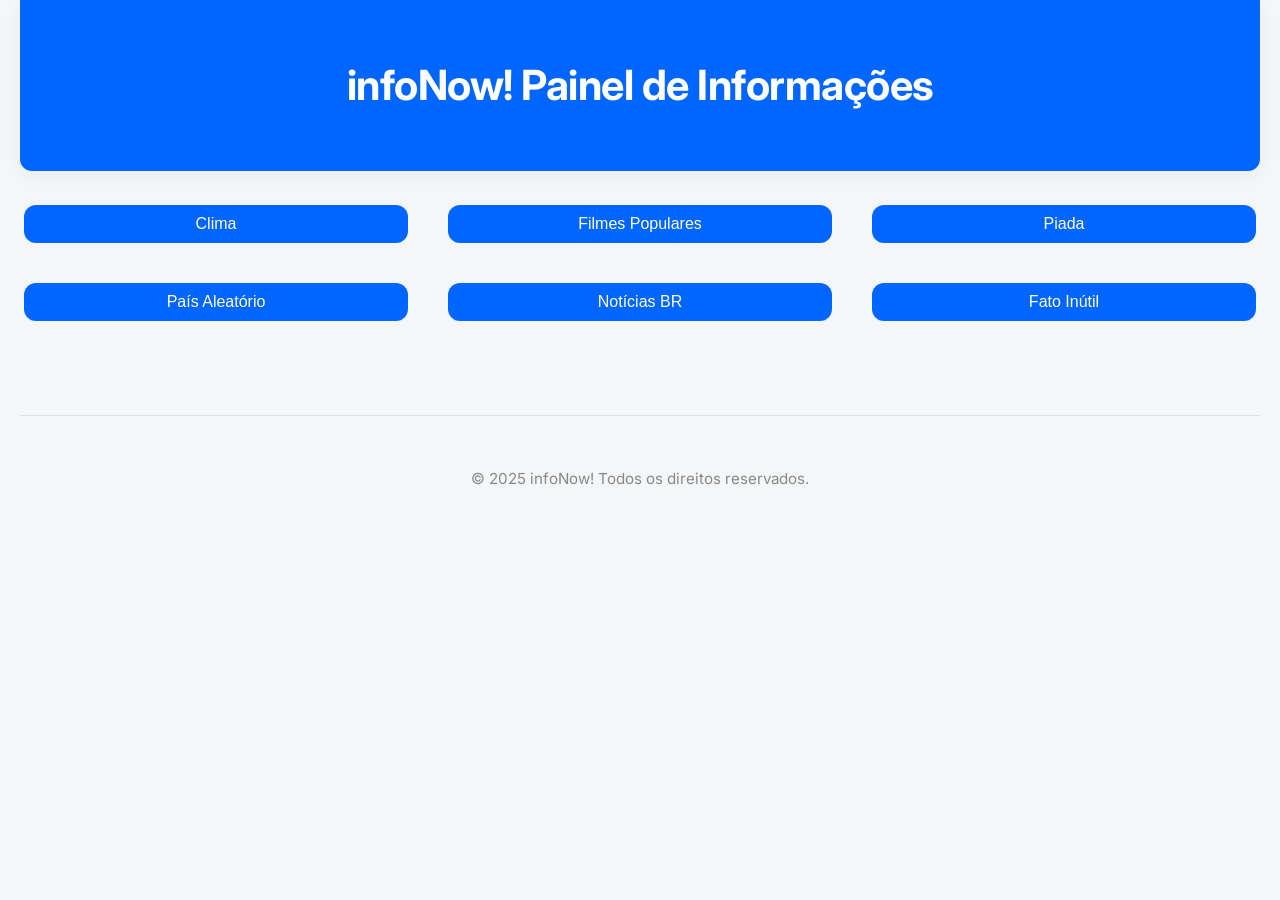
==== atividade_InfoNow/index.html @ 1bc16d96 "Primeira versão do código ainda falta atualizar muitas coisas" ====
<!-- index.html -->
<!DOCTYPE html>
<html lang="pt-BR">
<head>
  <meta charset="UTF-8" />
  <meta name="viewport" content="width=device-width, initial-scale=1.0" />
  <title>infoNow! - Painel de Informações</title>
  <link rel="stylesheet" href="style.css" />
</head>
<body>
  <header class="header">
    <h1>infoNow! Painel de Informações</h1>
  </header>

  <!-- CONTROLES -->
  <section class="container">
    <button onclick="buscarClimaPrompt()">Clima</button>
    <button onclick="buscarFilmes()">Filmes Populares</button>
    <button onclick="buscarPiada()">Piada</button>
    <button onclick="buscarPaisAleatorio()">País Aleatório</button>
    <button onclick="buscarNoticias()">Notícias BR</button>
    <button onclick="buscarFato()">Fato Inútil</button>
  </section>

  <!-- PAINEL DINÂMICO -->
  <main class="container">
    <div id="painel"></div>
  </main>

  <footer class="footer">
    &copy; 2025 infoNow! Todos os direitos reservados.
  </footer>

  <script src="script.js"></script>
</body>
</html>
---- atividade_InfoNow/style.css ----
/* styles.css */
/* (Use exatamente o seu styles.css existente — não há mudanças aqui) */
@import url('https://fonts.googleapis.com/css2?family=Inter:wght@400;600;700&display=swap');

:root {
  --primary-color: #0066ff;
  --secondary-color: #f4f6f8;
  --accent-color: #00b894;
  --bg-color: #ffffff;
  --text-color: #1e1e1e;
  --card-bg: #ffffff;
  --border-radius: 12px;
  --font-family: 'Inter', sans-serif;
  --shadow: 0 4px 20px rgba(0, 0, 0, 0.05);
  --hover-shadow: 0 8px 28px rgba(0, 0, 0, 0.08);
  --transition: all 0.3s ease;
}

* { margin: 0; padding: 0; box-sizing: border-box; }

body {
  background-color: var(--secondary-color);
  color: var(--text-color);
  font-family: var(--font-family);
  line-height: 1.7;
  font-size: 17px;
  padding: 0 20px;
}

.header {
  background-color: var(--primary-color);
  color: white;
  padding: 50px 20px;
  text-align: center;
  border-radius: 0 0 var(--border-radius) var(--border-radius);
  box-shadow: var(--shadow);
}

.header h1 {
  font-size: 2.6rem;
  font-weight: 700;
  letter-spacing: -0.5px;
}

.container {
  max-width: 1300px;
  margin: 30px auto;
  display: grid;
  grid-template-columns: repeat(auto-fit, minmax(320px, 1fr));
  gap: 32px;
}

button {
  padding: 10px 16px;
  margin: 4px;
  border: none;
  border-radius: var(--border-radius);
  background-color: var(--primary-color);
  color: #fff;
  cursor: pointer;
  transition: var(--transition);
  font-size: 1rem;
}

button:hover {
  background-color: var(--accent-color);
}

.card {
  background-color: var(--card-bg);
  border-radius: var(--border-radius);
  padding: 30px 24px;
  box-shadow: var(--shadow);
  transition: var(--transition);
  text-align: center;
  display: flex;
  flex-direction: column;
  align-items: center;
}

.card:hover {
  box-shadow: var(--hover-shadow);
  transform: translateY(-6px);
}

.card img {
  width: 64px;
  height: 64px;
  margin-bottom: 18px;
}

.card h2 {
  font-size: 1.5rem;
  margin-bottom: 14px;
  color: var(--primary-color);
  font-weight: 600;
}

.card p, .card h3 {
  font-size: 1rem;
  color: #444;
  margin-bottom: 12px;
}

.badge {
  display: inline-block;
  background-color: var(--accent-color);
  color: white;
  font-size: 0.8rem;
  font-weight: 600;
  padding: 6px 14px;
  border-radius: 20px;
  margin-top: auto;
}

.footer {
  text-align: center;
  font-size: 0.95rem;
  color: #888;
  padding: 50px 0 30px;
  border-top: 1px solid #e0e0e0;
  margin-top: 60px;
}
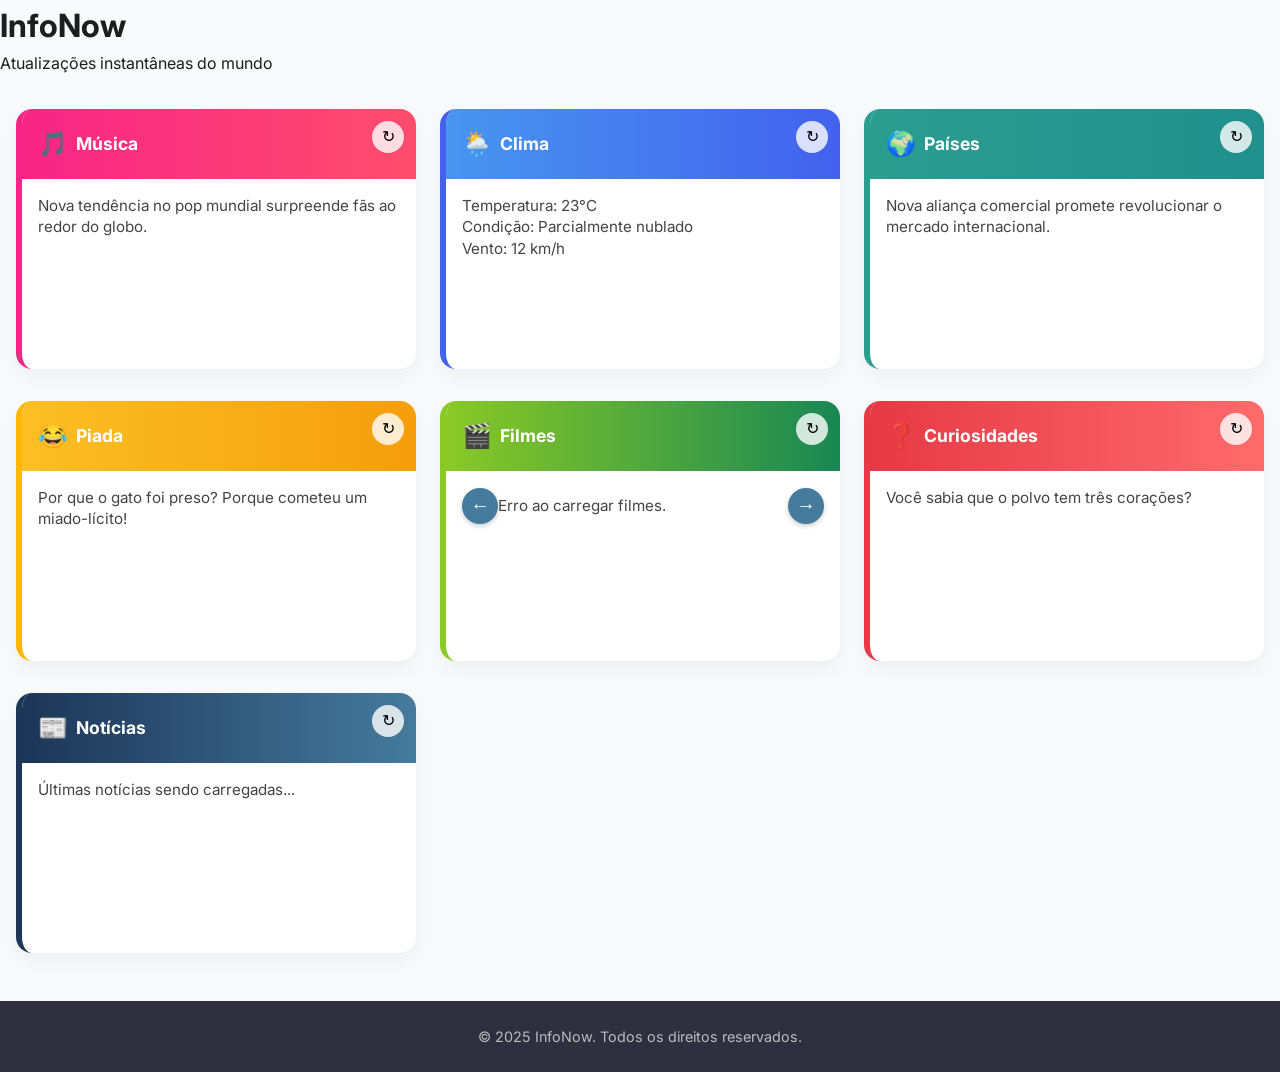
==== commit c57bf0ca: "upd infonow" ====
--- a/atividade_InfoNow/index.html
+++ b/atividade_InfoNow/index.html
@@ -1,34 +1,113 @@
-<!-- index.html -->
 <!DOCTYPE html>
-<html lang="pt-BR">
+<html lang="pt-br">
 <head>
   <meta charset="UTF-8" />
-  <meta name="viewport" content="width=device-width, initial-scale=1.0" />
-  <title>infoNow! - Painel de Informações</title>
+  <meta name="viewport" content="width=device-width, initial-scale=1.0"/>
+  <title>InfoNow - Notícias em Tempo Real</title>
+
+  <link href="https://fonts.googleapis.com/css2?family=Inter:wght@400;600;700&display=swap" rel="stylesheet">
   <link rel="stylesheet" href="style.css" />
 </head>
 <body>
-  <header class="header">
-    <h1>infoNow! Painel de Informações</h1>
+
+  <header>
+    <div class="container">
+      <h1>InfoNow</h1>
+      <p>Atualizações instantâneas do mundo</p>
+    </div>
   </header>
 
-  <!-- CONTROLES -->
-  <section class="container">
-    <button onclick="buscarClimaPrompt()">Clima</button>
-    <button onclick="buscarFilmes()">Filmes Populares</button>
-    <button onclick="buscarPiada()">Piada</button>
-    <button onclick="buscarPaisAleatorio()">País Aleatório</button>
-    <button onclick="buscarNoticias()">Notícias BR</button>
-    <button onclick="buscarFato()">Fato Inútil</button>
-  </section>
+  <main class="news-container container">
 
-  <!-- PAINEL DINÂMICO -->
-  <main class="container">
-    <div id="painel"></div>
+    <!-- MÚSICA -->
+    <article class="news-card music">
+      <div class="card-header">
+        <h2><span class="icon">🎵</span> Música</h2>
+        <button class="update-btn" onclick="atualizarMusica()">↻</button>
+      </div>
+      <div class="content" id="content-music">
+        <p>Nova tendência no pop mundial surpreende fãs ao redor do globo.</p>
+      </div>
+    </article>
+
+    <!-- CLIMA -->
+    <article class="news-card weather">
+      <div class="card-header">
+        <h2><span class="icon">🌦️</span> Clima</h2>
+        <button class="update-btn" onclick="buscarClimaPrompt()">↻</button>
+      </div>
+      <div class="content" id="content-weather">
+        <p>Temperatura: 23°C</p>
+        <p>Condição: Parcialmente nublado</p>
+        <p>Vento: 12 km/h</p>
+      </div>
+    </article>
+
+    <!-- PAÍSES -->
+    <article class="news-card countries">
+      <div class="card-header">
+        <h2><span class="icon">🌍</span> Países</h2>
+        <button class="update-btn" onclick="buscarPaisAleatorio()">↻</button>
+      </div>
+      <div class="content" id="content-countries">
+        <p>Nova aliança comercial promete revolucionar o mercado internacional.</p>
+      </div>
+    </article>
+
+    <!-- PIADA -->
+    <article class="news-card jokes">
+      <div class="card-header">
+        <h2><span class="icon">😂</span> Piada</h2>
+        <button class="update-btn" onclick="buscarPiada()">↻</button>
+      </div>
+      <div class="content" id="content-jokes">
+        <p>Por que o gato foi preso? Porque cometeu um miado-lícito!</p>
+      </div>
+    </article>
+
+    <!-- FILMES -->
+    <article class="news-card films">
+      <div class="card-header">
+        <h2><span class="icon">🎬</span> Filmes</h2>
+        <button class="update-btn" onclick="buscarFilmes()">↻</button>
+      </div>
+      <div class="content">
+        <div class="carousel-container">
+          <button class="carousel-btn left" onclick="scrollCarousel(-1)">←</button>
+          <div class="carousel" id="carousel-films"></div>
+          <button class="carousel-btn right" onclick="scrollCarousel(1)">→</button>
+        </div>
+      </div>
+    </article>
+
+    <!-- CURIOSIDADES -->
+    <article class="news-card trivia">
+      <div class="card-header">
+        <h2><span class="icon">❓</span> Curiosidades</h2>
+        <button class="update-btn" onclick="buscarCuriosidade()">↻</button>
+      </div>
+      <div class="content" id="content-trivia">
+        <p>Você sabia que o polvo tem três corações?</p>
+      </div>
+    </article>
+
+    <!-- NOTÍCIAS -->
+    <article class="news-card news">
+      <div class="card-header">
+        <h2><span class="icon">📰</span> Notícias</h2>
+        <button class="update-btn" onclick="buscarNoticias()">↻</button>
+      </div>
+      <div class="content" id="content-news">
+        <p>Últimas notícias sendo carregadas...</p>
+      </div>
+    </article>
+
   </main>
 
-  <footer class="footer">
-    &copy; 2025 infoNow! Todos os direitos reservados.
+  <footer>
+    <div class="container">
+      <p>&copy; 2025 InfoNow. Todos os direitos reservados.</p>
+    </div>
   </footer>
 
   <script src="script.js"></script>
--- a/atividade_InfoNow/style.css
+++ b/atividade_InfoNow/style.css
@@ -1,123 +1,341 @@
-/* styles.css */
-/* (Use exatamente o seu styles.css existente — não há mudanças aqui) */
-@import url('https://fonts.googleapis.com/css2?family=Inter:wght@400;600;700&display=swap');
-
-:root {
-  --primary-color: #0066ff;
-  --secondary-color: #f4f6f8;
-  --accent-color: #00b894;
-  --bg-color: #ffffff;
-  --text-color: #1e1e1e;
-  --card-bg: #ffffff;
-  --border-radius: 12px;
-  --font-family: 'Inter', sans-serif;
-  --shadow: 0 4px 20px rgba(0, 0, 0, 0.05);
-  --hover-shadow: 0 8px 28px rgba(0, 0, 0, 0.08);
-  --transition: all 0.3s ease;
-}
-
-* { margin: 0; padding: 0; box-sizing: border-box; }
+/* RESET */
+* {
+  margin: 0;
+  padding: 0;
+  box-sizing: border-box;
+}
 
 body {
-  background-color: var(--secondary-color);
-  color: var(--text-color);
-  font-family: var(--font-family);
-  line-height: 1.7;
-  font-size: 17px;
-  padding: 0 20px;
-}
-
-.header {
-  background-color: var(--primary-color);
+  font-family: 'Inter', sans-serif;
+  background-color: #f8fafc;
+  color: #1e1e1e;
+  line-height: 1.6;
+}
+
+/* GRID PRINCIPAL */
+.news-container {
+  display: grid;
+  grid-template-columns: repeat(auto-fit, minmax(300px, 1fr));
+  gap: 2rem 1.5rem;
+  justify-content: center;
+  align-items: start;
+  grid-auto-rows: 1fr;
+  margin-top: 2rem;
+  padding: 0 1rem;
+}
+
+/* CARD */
+.news-card {
+  background-color: #fff;
+  border-radius: 1rem;
+  box-shadow: 0 8px 20px rgba(0, 0, 0, 0.05);
+  transition: transform 0.25s ease, box-shadow 0.25s ease;
+  display: flex;
+  flex-direction: column;
+  overflow: hidden;
+  border-left: 6px solid transparent;
+  position: relative;
+  padding-bottom: 2.5rem;
+  max-width: 400px;
+}
+
+.news-card:hover {
+  transform: translateY(-4px);
+  box-shadow: 0 12px 30px rgba(0, 0, 0, 0.08);
+}
+
+/* HEADER DO CARD COM FUNDO GRADIENTE */
+.news-card .card-header {
+  padding: 1rem;
+  color: #fff;
+  font-weight: 600;
+  display: flex;
+  justify-content: space-between;
+  align-items: center;
+}
+
+.news-card .card-header h2 {
+  font-size: 1.1rem;
+  display: flex;
+  align-items: center;
+  gap: 0.5rem;
+}
+
+.news-card .card-header .icon {
+  font-size: 1.5rem;
+}
+
+/* CONTEÚDO DO CARD */
+.news-card .content {
+  padding: 1rem;
+  color: #444;
+}
+
+.news-card .content p {
+  font-size: 0.95rem;
+  line-height: 1.4;
+}
+
+/* BOTÃO DE ATUALIZAÇÃO */
+.update-btn {
+  position: absolute;
+  top: 12px;
+  right: 12px;
+  background: #ffffffcc;
+  border: none;
+  border-radius: 50%;
+  width: 32px;
+  height: 32px;
+  font-size: 1rem;
+  cursor: pointer;
+  transition: transform 0.3s ease, background 0.2s ease;
+  display: flex;
+  align-items: center;
+  justify-content: center;
+}
+
+.update-btn:hover {
+  transform: rotate(180deg);
+  background: #f0f0f0;
+}
+
+/* CORES POR CATEGORIA (gradientes e bordas) */
+.music {
+  border-left-color: #f72585;
+}
+
+.music .card-header {
+  background: linear-gradient(to right, #f72585, #ff4d6d);
+}
+
+.weather {
+  border-left-color: #4361ee;
+}
+
+.weather .card-header {
+  background: linear-gradient(to right, #4895ef, #4361ee);
+}
+
+.countries {
+  border-left-color: #2a9d8f;
+}
+
+.countries .card-header {
+  background: linear-gradient(to right, #2a9d8f, #21908d);
+}
+
+.jokes {
+  border-left-color: #ffb703;
+}
+
+.jokes .card-header {
+  background: linear-gradient(to right, #fbbf24, #f59e0b);
+}
+
+.silly-jokes {
+  border-left-color: #8338ec;
+}
+
+.silly-jokes .card-header {
+  background: linear-gradient(to right, #9b5de5, #8338ec);
+}
+
+.films {
+  border-left-color: #8ac926;
+}
+
+.films .card-header {
+  background: linear-gradient(to right, #8ac926, #198754);
+}
+
+/* RODAPÉ DISCRETO */
+footer {
+  background-color: #2f2f3f;
+  color: #bbb;
+  text-align: center;
+  padding: 1.5rem 1rem;
+  margin-top: 3rem;
+  font-size: 0.9rem;
+}
+
+/* ANIMAÇÕES */
+@keyframes fadeIn {
+  from { opacity: 0; transform: translateY(30px); }
+  to   { opacity: 1; transform: translateY(0); }
+}
+
+/* ELEMENTOS INTERNOS DOS CARDS (PAÍSES, FILMES, ETC.) */
+.card-weather, .films-list, .flag {
+  margin-top: 1rem;
+}
+
+.flag {
+  width: 64px;
+  height: auto;
+  border-radius: 4px;
+}
+
+.films-list {
+  display: flex;
+  flex-direction: column;
+  gap: 0.75rem;
+}
+
+.film-item {
+  display: flex;
+  align-items: center;
+  gap: 0.5rem;
+}
+
+.film-item img {
+  border-radius: 6px;
+}
+
+.film-item span {
+  font-size: 0.85rem;
+  color: #666;
+}
+
+/* CARROSSEL DE FILMES */
+.carousel {
+  display: flex;
+  gap: 1rem;
+  overflow-x: auto;
+  scroll-behavior: smooth;
+  padding: 0.5rem 0;
+}
+.carousel::-webkit-scrollbar {
+  height: 6px;
+}
+.carousel::-webkit-scrollbar-thumb {
+  background: #ccc;
+  border-radius: 3px;
+}
+.carousel-item {
+  min-width: 120px;
+  flex: 0 0 auto;
+  text-align: center;
+}
+.carousel-item img {
+  width: 100%;
+  border-radius: 0.5rem;
+}
+.carousel-item span {
+  display: block;
+  font-size: 0.8rem;
+  color: #444;
+  margin-top: 0.25rem;
+}
+
+/* CURIOSIDADES COM COR VISÍVEL */
+.trivia {
+  border-left-color: #e63946;
+}
+.trivia .card-header {
+  background: linear-gradient(to right, #e63946, #ff6b6b);
   color: white;
-  padding: 50px 20px;
+}
+
+/* CARROSSEL COM SETAS */
+.carousel-container {
+  position: relative;
+  display: flex;
+  align-items: center;
+}
+.carousel {
+  display: flex;
+  gap: 1rem;
+  overflow-x: auto;
+  scroll-behavior: smooth;
+  padding: 0.5rem 0;
+  flex: 1;
+}
+.carousel-item {
+  min-width: 120px;
+  flex: 0 0 auto;
   text-align: center;
-  border-radius: 0 0 var(--border-radius) var(--border-radius);
-  box-shadow: var(--shadow);
-}
-
-.header h1 {
-  font-size: 2.6rem;
-  font-weight: 700;
-  letter-spacing: -0.5px;
-}
-
-.container {
-  max-width: 1300px;
-  margin: 30px auto;
-  display: grid;
-  grid-template-columns: repeat(auto-fit, minmax(320px, 1fr));
-  gap: 32px;
-}
-
-button {
-  padding: 10px 16px;
-  margin: 4px;
+}
+.carousel-item img {
+  width: 100%;
+  border-radius: 0.5rem;
+}
+.carousel-btn {
+  background: #fff;
+  border: 1px solid #ccc;
+  border-radius: 50%;
+  width: 32px;
+  height: 32px;
+  font-size: 1rem;
+  cursor: pointer;
+  display: flex;
+  align-items: center;
+  justify-content: center;
+}
+.carousel-btn:hover {
+  background: #f3f3f3;
+}
+
+/* TAMANHO PADRÃO DOS CARDS */
+.news-card {
+  min-height: 260px;
+}
+
+/* CURIOSIDADES E NOTÍCIAS COM CORES */
+.trivia {
+  border-left-color: #e63946;
+}
+.trivia .card-header {
+  background: linear-gradient(to right, #e63946, #ff6b6b);
+  color: white;
+}
+
+.news {
+  border-left-color: #1d3557;
+}
+.news .card-header {
+  background: linear-gradient(to right, #1d3557, #457b9d);
+  color: white;
+}
+
+/* CARROSSEL */
+.carousel-container {
+  position: relative;
+  display: flex;
+  align-items: center;
+}
+.carousel {
+  display: flex;
+  gap: 1rem;
+  overflow-x: auto;
+  scroll-behavior: smooth;
+  padding: 0.5rem 0;
+  flex: 1;
+}
+.carousel-item {
+  min-width: 120px;
+  flex: 0 0 auto;
+  text-align: center;
+}
+.carousel-item img {
+  width: 100px;
+  height: 150px;
+  object-fit: cover;
+  border-radius: 0.5rem;
+}
+.carousel-btn {
+  background: #457b9d;
+  color: white;
   border: none;
-  border-radius: var(--border-radius);
-  background-color: var(--primary-color);
-  color: #fff;
+  font-size: 1.2rem;
+  border-radius: 50%;
+  width: 36px;
+  height: 36px;
   cursor: pointer;
-  transition: var(--transition);
-  font-size: 1rem;
-}
-
-button:hover {
-  background-color: var(--accent-color);
-}
-
-.card {
-  background-color: var(--card-bg);
-  border-radius: var(--border-radius);
-  padding: 30px 24px;
-  box-shadow: var(--shadow);
-  transition: var(--transition);
-  text-align: center;
-  display: flex;
-  flex-direction: column;
-  align-items: center;
-}
-
-.card:hover {
-  box-shadow: var(--hover-shadow);
-  transform: translateY(-6px);
-}
-
-.card img {
-  width: 64px;
-  height: 64px;
-  margin-bottom: 18px;
-}
-
-.card h2 {
-  font-size: 1.5rem;
-  margin-bottom: 14px;
-  color: var(--primary-color);
-  font-weight: 600;
-}
-
-.card p, .card h3 {
-  font-size: 1rem;
-  color: #444;
-  margin-bottom: 12px;
-}
-
-.badge {
-  display: inline-block;
-  background-color: var(--accent-color);
-  color: white;
-  font-size: 0.8rem;
-  font-weight: 600;
-  padding: 6px 14px;
-  border-radius: 20px;
-  margin-top: auto;
-}
-
-.footer {
-  text-align: center;
-  font-size: 0.95rem;
-  color: #888;
-  padding: 50px 0 30px;
-  border-top: 1px solid #e0e0e0;
-  margin-top: 60px;
-}
+  box-shadow: 0 2px 5px rgba(0,0,0,0.2);
+  display: flex;
+  align-items: center;
+  justify-content: center;
+}
+.carousel-btn:hover {
+  background: #1d3557;
+}
